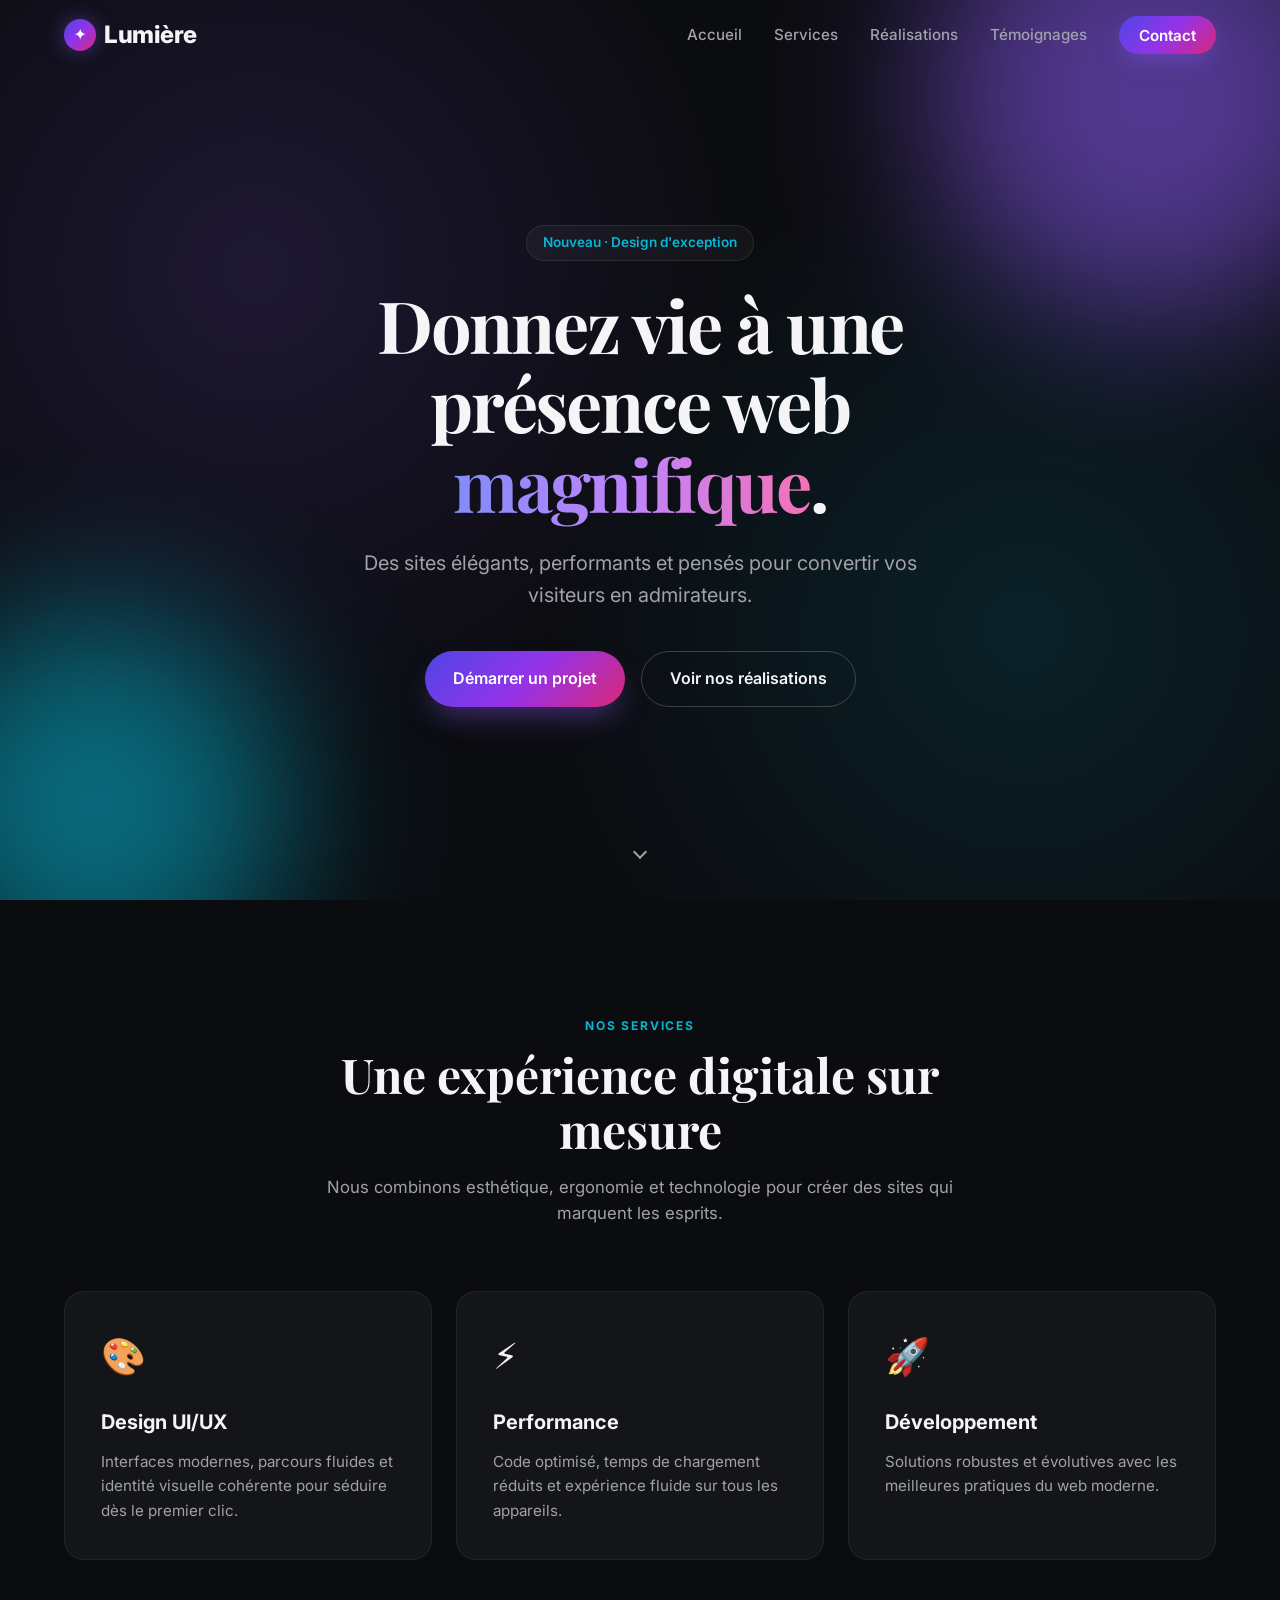
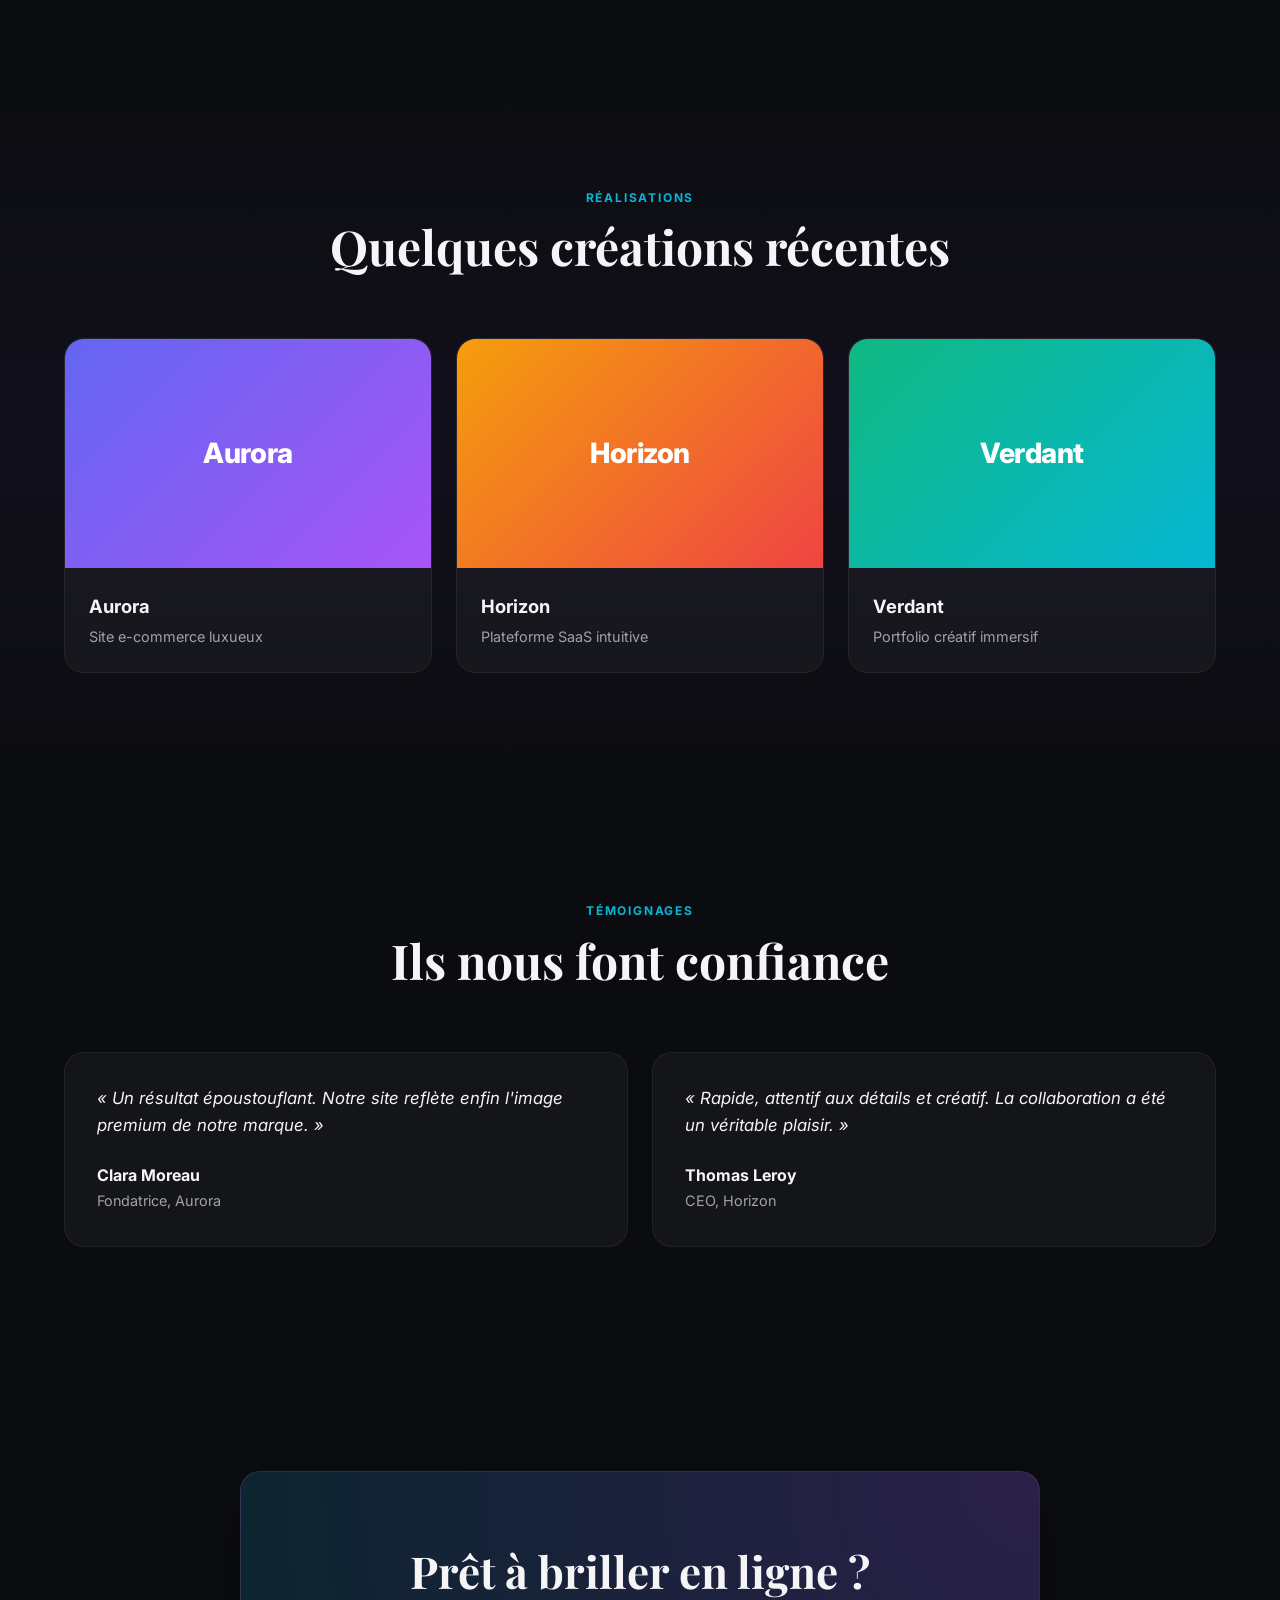
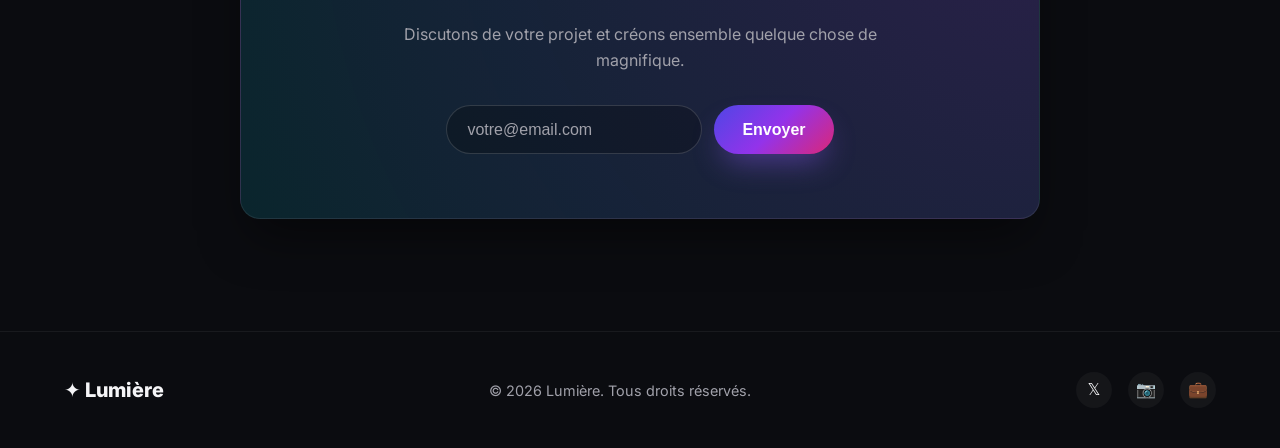
==== index.html @ bdb223ee "Initial commit" ====
<!DOCTYPE html>
<html lang="fr">
<head>
  <meta charset="UTF-8" />
  <meta name="viewport" content="width=device-width, initial-scale=1.0" />
  <meta name="description" content="Lumière — Un site web magnifique, moderne et responsive." />
  <title>Lumière — Créons l'extraordinaire</title>
  <link rel="preconnect" href="https://fonts.googleapis.com" />
  <link rel="preconnect" href="https://fonts.gstatic.com" crossorigin />
  <link href="https://fonts.googleapis.com/css2?family=Inter:wght@300;400;600;700;800&family=Playfair+Display:wght@700&display=swap" rel="stylesheet" />
  <link rel="stylesheet" href="styles.css" />
</head>
<body>
  <header class="header" id="header">
    <nav class="nav container">
      <a href="#" class="logo" aria-label="Accueil Lumière">
        <span class="logo__icon" aria-hidden="true">✦</span>
        <span class="logo__text">Lumière</span>
      </a>

      <button class="nav__toggle" id="navToggle" aria-label="Ouvrir le menu" aria-expanded="false">
        <span class="hamburger"></span>
      </button>

      <ul class="nav__menu" id="navMenu">
        <li><a href="#accueil" class="nav__link">Accueil</a></li>
        <li><a href="#services" class="nav__link">Services</a></li>
        <li><a href="#realisations" class="nav__link">Réalisations</a></li>
        <li><a href="#temoignages" class="nav__link">Témoignages</a></li>
        <li><a href="#contact" class="nav__link nav__link--cta">Contact</a></li>
      </ul>
    </nav>
  </header>

  <main>
    <section class="hero" id="accueil">
      <div class="hero__blob hero__blob--1" aria-hidden="true"></div>
      <div class="hero__blob hero__blob--2" aria-hidden="true"></div>
      <div class="hero__content container">
        <span class="hero__badge reveal">Nouveau · Design d'exception</span>
        <h1 class="hero__title reveal">Donnez vie à une présence web <span class="text-gradient">magnifique</span>.</h1>
        <p class="hero__subtitle reveal">
          Des sites élégants, performants et pensés pour convertir vos visiteurs en admirateurs.
        </p>
        <div class="hero__actions reveal">
          <a href="#contact" class="btn btn--primary">Démarrer un projet</a>
          <a href="#realisations" class="btn btn--secondary">Voir nos réalisations</a>
        </div>
      </div>
      <a href="#services" class="scroll-indicator" aria-label="Défiler vers le bas">
        <span></span>
      </a>
    </section>

    <section class="services section" id="services">
      <div class="container">
        <div class="section__header reveal">
          <span class="section__label">Nos services</span>
          <h2 class="section__title">Une expérience digitale sur mesure</h2>
          <p class="section__desc">Nous combinons esthétique, ergonomie et technologie pour créer des sites qui marquent les esprits.</p>
        </div>

        <div class="services__grid">
          <article class="service-card reveal">
            <div class="service-card__icon" aria-hidden="true">🎨</div>
            <h3 class="service-card__title">Design UI/UX</h3>
            <p>Interfaces modernes, parcours fluides et identité visuelle cohérente pour séduire dès le premier clic.</p>
          </article>

          <article class="service-card reveal">
            <div class="service-card__icon" aria-hidden="true">⚡</div>
            <h3 class="service-card__title">Performance</h3>
            <p>Code optimisé, temps de chargement réduits et expérience fluide sur tous les appareils.</p>
          </article>

          <article class="service-card reveal">
            <div class="service-card__icon" aria-hidden="true">🚀</div>
            <h3 class="service-card__title">Développement</h3>
            <p>Solutions robustes et évolutives avec les meilleures pratiques du web moderne.</p>
          </article>
        </div>
      </div>
    </section>

    <section class="showcase section" id="realisations">
      <div class="container">
        <div class="section__header reveal">
          <span class="section__label">Réalisations</span>
          <h2 class="section__title">Quelques créations récentes</h2>
        </div>

        <div class="showcase__grid">
          <figure class="showcase__item reveal">
            <div class="showcase__thumb" style="--bg: linear-gradient(135deg, #6366f1, #a855f7);">
              <span>Aurora</span>
            </div>
            <figcaption class="showcase__caption">
              <h3>Aurora</h3>
              <p>Site e-commerce luxueux</p>
            </figcaption>
          </figure>

          <figure class="showcase__item reveal">
            <div class="showcase__thumb" style="--bg: linear-gradient(135deg, #f59e0b, #ef4444);">
              <span>Horizon</span>
            </div>
            <figcaption class="showcase__caption">
              <h3>Horizon</h3>
              <p>Plateforme SaaS intuitive</p>
            </figcaption>
          </figure>

          <figure class="showcase__item reveal">
            <div class="showcase__thumb" style="--bg: linear-gradient(135deg, #10b981, #06b6d4);">
              <span>Verdant</span>
            </div>
            <figcaption class="showcase__caption">
              <h3>Verdant</h3>
              <p>Portfolio créatif immersif</p>
            </figcaption>
          </figure>
        </div>
      </div>
    </section>

    <section class="testimonials section" id="temoignages">
      <div class="container">
        <div class="section__header reveal">
          <span class="section__label">Témoignages</span>
          <h2 class="section__title">Ils nous font confiance</h2>
        </div>

        <div class="testimonials__grid">
          <blockquote class="testimonial reveal">
            <p class="testimonial__text">« Un résultat époustouflant. Notre site reflète enfin l'image premium de notre marque. »</p>
            <footer class="testimonial__author">
              <strong>Clara Moreau</strong>
              <span>Fondatrice, Aurora</span>
            </footer>
          </blockquote>

          <blockquote class="testimonial reveal">
            <p class="testimonial__text">« Rapide, attentif aux détails et créatif. La collaboration a été un véritable plaisir. »</p>
            <footer class="testimonial__author">
              <strong>Thomas Leroy</strong>
              <span>CEO, Horizon</span>
            </footer>
          </blockquote>
        </div>
      </div>
    </section>

    <section class="cta section" id="contact">
      <div class="container">
        <div class="cta__box reveal">
          <h2 class="cta__title">Prêt à briller en ligne ?</h2>
          <p class="cta__desc">Discutons de votre projet et créons ensemble quelque chose de magnifique.</p>
          <form class="contact-form" action="#" method="post" novalidate>
            <label for="email" class="sr-only">Votre adresse e-mail</label>
            <input id="email" name="email" type="email" placeholder="votre@email.com" required />
            <button type="submit" class="btn btn--primary">Envoyer</button>
          </form>
        </div>
      </div>
    </section>
  </main>

  <footer class="footer">
    <div class="container footer__inner">
      <p class="footer__brand">✦ Lumière</p>
      <p class="footer__copy">© <span id="year"></span> Lumière. Tous droits réservés.</p>
      <ul class="footer__social">
        <li><a href="#" aria-label="Twitter">𝕏</a></li>
        <li><a href="#" aria-label="Instagram">📷</a></li>
        <li><a href="#" aria-label="LinkedIn">💼</a></li>
      </ul>
    </div>
  </footer>

  <script src="script.js"></script>
</body>
</html>
---- styles.css ----
:root {
  --color-bg: #0b0c10;
  --color-surface: rgba(255, 255, 255, 0.04);
  --color-surface-hover: rgba(255, 255, 255, 0.08);
  --color-text: #f5f5f7;
  --color-muted: #a1a1aa;
  --color-primary: #8b5cf6;
  --color-secondary: #06b6d4;
  --color-accent: #f43f5e;
  --gradient-hero: linear-gradient(135deg, #4f46e5 0%, #9333ea 50%, #db2777 100%);
  --gradient-text: linear-gradient(90deg, #818cf8, #c084fc, #f472b6);
  --shadow: 0 25px 50px -12px rgba(0, 0, 0, 0.5);
  --radius: 1.25rem;
  --transition: 0.3s cubic-bezier(0.4, 0, 0.2, 1);
  --container: 72rem;
}

* {
  box-sizing: border-box;
  margin: 0;
  padding: 0;
}

html {
  scroll-behavior: smooth;
}

body {
  font-family: 'Inter', system-ui, sans-serif;
  background-color: var(--color-bg);
  color: var(--color-text);
  line-height: 1.6;
  overflow-x: hidden;
}

img {
  max-width: 100%;
  display: block;
}

a {
  color: inherit;
  text-decoration: none;
}

.container {
  width: min(100% - 2rem, var(--container));
  margin-inline: auto;
}

.sr-only {
  position: absolute;
  width: 1px;
  height: 1px;
  padding: 0;
  margin: -1px;
  overflow: hidden;
  clip: rect(0, 0, 0, 0);
  white-space: nowrap;
  border: 0;
}

/* Header */
.header {
  position: fixed;
  inset: 0 0 auto 0;
  z-index: 100;
  padding-block: 1rem;
  transition: background-color var(--transition), box-shadow var(--transition), padding var(--transition);
}

.header--scrolled {
  background-color: rgba(11, 12, 16, 0.85);
  backdrop-filter: blur(12px);
  box-shadow: 0 1px 0 rgba(255, 255, 255, 0.05);
  padding-block: 0.75rem;
}

.nav {
  display: flex;
  align-items: center;
  justify-content: space-between;
}

.logo {
  display: inline-flex;
  align-items: center;
  gap: 0.5rem;
  font-weight: 800;
  font-size: 1.5rem;
  letter-spacing: -0.02em;
}

.logo__icon {
  display: inline-flex;
  align-items: center;
  justify-content: center;
  width: 2rem;
  height: 2rem;
  border-radius: 50%;
  background: var(--gradient-hero);
  color: #fff;
  font-size: 1rem;
  box-shadow: 0 0 20px rgba(139, 92, 246, 0.4);
}

.nav__menu {
  display: flex;
  align-items: center;
  gap: 2rem;
  list-style: none;
}

.nav__link {
  position: relative;
  font-size: 0.95rem;
  font-weight: 500;
  color: var(--color-muted);
  transition: color var(--transition);
}

.nav__link::after {
  content: '';
  position: absolute;
  left: 0;
  bottom: -4px;
  width: 0;
  height: 2px;
  background: var(--gradient-text);
  transition: width var(--transition);
}

.nav__link:hover {
  color: var(--color-text);
}

.nav__link:hover::after {
  width: 100%;
}

.nav__link--cta {
  padding: 0.6rem 1.25rem;
  border-radius: 999px;
  background: var(--gradient-hero);
  color: #fff;
  font-weight: 600;
  box-shadow: 0 10px 25px -5px rgba(139, 92, 246, 0.4);
}

.nav__link--cta::after {
  display: none;
}

.nav__toggle {
  display: none;
  background: none;
  border: none;
  cursor: pointer;
  padding: 0.5rem;
  color: var(--color-text);
}

.hamburger,
.hamburger::before,
.hamburger::after {
  display: block;
  width: 28px;
  height: 2px;
  background: currentColor;
  border-radius: 2px;
  transition: transform var(--transition), opacity var(--transition);
}

.hamburger {
  position: relative;
}

.hamburger::before,
.hamburger::after {
  content: '';
  position: absolute;
  left: 0;
}

.hamburger::before { top: -8px; }
.hamburger::after { top: 8px; }

/* Hero */
.hero {
  position: relative;
  min-height: 100vh;
  display: grid;
  place-items: center;
  padding-block: 8rem 6rem;
  overflow: hidden;
  background: radial-gradient(circle at 20% 30%, rgba(139, 92, 246, 0.15), transparent 40%),
              radial-gradient(circle at 80% 70%, rgba(6, 182, 212, 0.12), transparent 40%),
              var(--color-bg);
}

.hero__blob {
  position: absolute;
  border-radius: 50%;
  filter: blur(80px);
  opacity: 0.55;
  animation: float 8s ease-in-out infinite;
}

.hero__blob--1 {
  width: 28rem;
  height: 28rem;
  background: var(--color-primary);
  top: -8rem;
  right: -6rem;
}

.hero__blob--2 {
  width: 24rem;
  height: 24rem;
  background: var(--color-secondary);
  bottom: -6rem;
  left: -6rem;
  animation-delay: -4s;
}

@keyframes float {
  0%, 100% { transform: translateY(0) scale(1); }
  50% { transform: translateY(-30px) scale(1.05); }
}

.hero__content {
  position: relative;
  z-index: 2;
  text-align: center;
  max-width: 50rem;
}

.hero__badge {
  display: inline-block;
  padding: 0.4rem 1rem;
  border-radius: 999px;
  background: var(--color-surface);
  border: 1px solid rgba(255, 255, 255, 0.08);
  font-size: 0.85rem;
  font-weight: 600;
  color: var(--color-secondary);
  margin-bottom: 1.5rem;
}

.hero__title {
  font-family: 'Playfair Display', serif;
  font-size: clamp(2.5rem, 6vw, 4.5rem);
  line-height: 1.1;
  letter-spacing: -0.03em;
  margin-bottom: 1.5rem;
}

.text-gradient {
  background: var(--gradient-text);
  -webkit-background-clip: text;
  -webkit-text-fill-color: transparent;
  background-clip: text;
}

.hero__subtitle {
  font-size: clamp(1rem, 2vw, 1.25rem);
  color: var(--color-muted);
  max-width: 36rem;
  margin-inline: auto;
  margin-bottom: 2.5rem;
}

.hero__actions {
  display: flex;
  flex-wrap: wrap;
  gap: 1rem;
  justify-content: center;
}

.btn {
  display: inline-flex;
  align-items: center;
  justify-content: center;
  gap: 0.5rem;
  padding: 0.9rem 1.75rem;
  border-radius: 999px;
  font-weight: 600;
  font-size: 1rem;
  transition: transform var(--transition), box-shadow var(--transition), background-color var(--transition);
  border: none;
  cursor: pointer;
}

.btn:hover {
  transform: translateY(-3px);
}

.btn--primary {
  background: var(--gradient-hero);
  color: #fff;
  box-shadow: 0 15px 30px -8px rgba(139, 92, 246, 0.45);
}

.btn--primary:hover {
  box-shadow: 0 20px 40px -8px rgba(139, 92, 246, 0.6);
}

.btn--secondary {
  background: transparent;
  color: var(--color-text);
  border: 1px solid rgba(255, 255, 255, 0.2);
}

.btn--secondary:hover {
  background: var(--color-surface-hover);
  border-color: rgba(255, 255, 255, 0.35);
}

.scroll-indicator {
  position: absolute;
  bottom: 2rem;
  left: 50%;
  transform: translateX(-50%);
  width: 2rem;
  height: 2rem;
  display: grid;
  place-items: center;
}

.scroll-indicator span {
  display: block;
  width: 10px;
  height: 10px;
  border-right: 2px solid var(--color-muted);
  border-bottom: 2px solid var(--color-muted);
  transform: rotate(45deg);
  animation: scrollBounce 2s infinite;
}

@keyframes scrollBounce {
  0%, 100% { transform: translateY(-4px) rotate(45deg); opacity: 0.4; }
  50% { transform: translateY(6px) rotate(45deg); opacity: 1; }
}

/* Sections */
.section {
  padding-block: 7rem;
}

.section__header {
  text-align: center;
  max-width: 42rem;
  margin-inline: auto;
  margin-bottom: 4rem;
}

.section__label {
  display: inline-block;
  text-transform: uppercase;
  letter-spacing: 0.15em;
  font-size: 0.75rem;
  font-weight: 700;
  color: var(--color-secondary);
  margin-bottom: 0.75rem;
}

.section__title {
  font-family: 'Playfair Display', serif;
  font-size: clamp(2rem, 4vw, 3rem);
  line-height: 1.15;
  margin-bottom: 1rem;
}

.section__desc {
  color: var(--color-muted);
  font-size: 1.05rem;
}

/* Services */
.services__grid {
  display: grid;
  grid-template-columns: repeat(auto-fit, minmax(16rem, 1fr));
  gap: 1.5rem;
}

.service-card {
  padding: 2.25rem;
  border-radius: var(--radius);
  background: var(--color-surface);
  border: 1px solid rgba(255, 255, 255, 0.06);
  transition: transform var(--transition), background-color var(--transition), border-color var(--transition);
}

.service-card:hover {
  transform: translateY(-8px);
  background: var(--color-surface-hover);
  border-color: rgba(255, 255, 255, 0.12);
}

.service-card__icon {
  font-size: 2.25rem;
  margin-bottom: 1.25rem;
}

.service-card__title {
  font-size: 1.25rem;
  margin-bottom: 0.75rem;
}

.service-card p {
  color: var(--color-muted);
  font-size: 0.95rem;
}

/* Showcase */
.showcase {
  background: linear-gradient(180deg, transparent, rgba(139, 92, 246, 0.05), transparent);
}

.showcase__grid {
  display: grid;
  grid-template-columns: repeat(auto-fit, minmax(18rem, 1fr));
  gap: 1.5rem;
}

.showcase__item {
  margin: 0;
  border-radius: var(--radius);
  overflow: hidden;
  background: var(--color-surface);
  border: 1px solid rgba(255, 255, 255, 0.06);
  transition: transform var(--transition);
}

.showcase__item:hover {
  transform: translateY(-8px) scale(1.01);
}

.showcase__thumb {
  aspect-ratio: 16 / 10;
  display: grid;
  place-items: center;
  background: var(--bg, var(--gradient-hero));
  color: #fff;
  font-weight: 800;
  font-size: 1.75rem;
  letter-spacing: -0.02em;
}

.showcase__caption {
  padding: 1.5rem;
}

.showcase__caption h3 {
  font-size: 1.15rem;
  margin-bottom: 0.25rem;
}

.showcase__caption p {
  color: var(--color-muted);
  font-size: 0.9rem;
}

/* Testimonials */
.testimonials__grid {
  display: grid;
  grid-template-columns: repeat(auto-fit, minmax(18rem, 1fr));
  gap: 1.5rem;
}

.testimonial {
  padding: 2rem;
  border-radius: var(--radius);
  background: var(--color-surface);
  border: 1px solid rgba(255, 255, 255, 0.06);
}

.testimonial__text {
  font-size: 1.05rem;
  font-style: italic;
  margin-bottom: 1.5rem;
  color: var(--color-text);
}

.testimonial__author strong {
  display: block;
  font-weight: 700;
}

.testimonial__author span {
  color: var(--color-muted);
  font-size: 0.9rem;
}

/* CTA / Contact */
.cta__box {
  padding: 4rem 2rem;
  border-radius: var(--radius);
  background: radial-gradient(circle at top right, rgba(139, 92, 246, 0.25), rgba(6, 182, 212, 0.15));
  border: 1px solid rgba(255, 255, 255, 0.08);
  text-align: center;
  max-width: 50rem;
  margin-inline: auto;
  box-shadow: var(--shadow);
}

.cta__title {
  font-family: 'Playfair Display', serif;
  font-size: clamp(1.75rem, 4vw, 2.75rem);
  margin-bottom: 1rem;
}

.cta__desc {
  color: var(--color-muted);
  max-width: 32rem;
  margin-inline: auto;
  margin-bottom: 2rem;
}

.contact-form {
  display: flex;
  flex-wrap: wrap;
  gap: 0.75rem;
  justify-content: center;
}

.contact-form input {
  min-width: 16rem;
  padding: 0.9rem 1.25rem;
  border-radius: 999px;
  border: 1px solid rgba(255, 255, 255, 0.15);
  background: rgba(0, 0, 0, 0.25);
  color: var(--color-text);
  font-size: 1rem;
  outline: none;
  transition: border-color var(--transition), box-shadow var(--transition);
}

.contact-form input:focus {
  border-color: var(--color-secondary);
  box-shadow: 0 0 0 3px rgba(6, 182, 212, 0.2);
}

.contact-form input::placeholder {
  color: var(--color-muted);
}

/* Footer */
.footer {
  padding-block: 2.5rem;
  border-top: 1px solid rgba(255, 255, 255, 0.06);
}

.footer__inner {
  display: flex;
  flex-wrap: wrap;
  align-items: center;
  justify-content: space-between;
  gap: 1rem;
}

.footer__brand {
  font-weight: 800;
  font-size: 1.25rem;
}

.footer__copy {
  color: var(--color-muted);
  font-size: 0.9rem;
}

.footer__social {
  display: flex;
  gap: 1rem;
  list-style: none;
}

.footer__social a {
  display: inline-flex;
  width: 2.25rem;
  height: 2.25rem;
  align-items: center;
  justify-content: center;
  border-radius: 50%;
  background: var(--color-surface);
  color: var(--color-text);
  transition: background-color var(--transition), transform var(--transition);
}

.footer__social a:hover {
  background: var(--color-surface-hover);
  transform: translateY(-3px);
}

/* Reveal animation */
.reveal {
  opacity: 0;
  transform: translateY(30px);
  transition: opacity 0.7s ease, transform 0.7s ease;
}

.reveal--visible {
  opacity: 1;
  transform: translateY(0);
}

/* Responsive */
@media (max-width: 768px) {
  .nav__toggle {
    display: grid;
    place-items: center;
    z-index: 110;
  }

  .nav__menu {
    position: fixed;
    inset: 0 0 0 0;
    flex-direction: column;
    justify-content: center;
    gap: 2rem;
    background: rgba(11, 12, 16, 0.97);
    backdrop-filter: blur(16px);
    transform: translateX(100%);
    transition: transform var(--transition);
    z-index: 105;
  }

  .nav__menu--open {
    transform: translateX(0);
  }

  .nav__link {
    font-size: 1.25rem;
  }

  .nav__toggle[aria-expanded='true'] .hamburger {
    transform: rotate(45deg);
  }

  .nav__toggle[aria-expanded='true'] .hamburger::before {
    transform: rotate(90deg) translate(8px, 0);
  }

  .nav__toggle[aria-expanded='true'] .hamburger::after {
    opacity: 0;
  }

  .hero__actions {
    flex-direction: column;
    align-items: stretch;
  }

  .contact-form {
    flex-direction: column;
    align-items: stretch;
  }

  .footer__inner {
    flex-direction: column;
    text-align: center;
  }
}

@media (prefers-reduced-motion: reduce) {
  *,
  *::before,
  *::after {
    animation-duration: 0.01ms !important;
    animation-iteration-count: 1 !important;
    transition-duration: 0.01ms !important;
  }
}
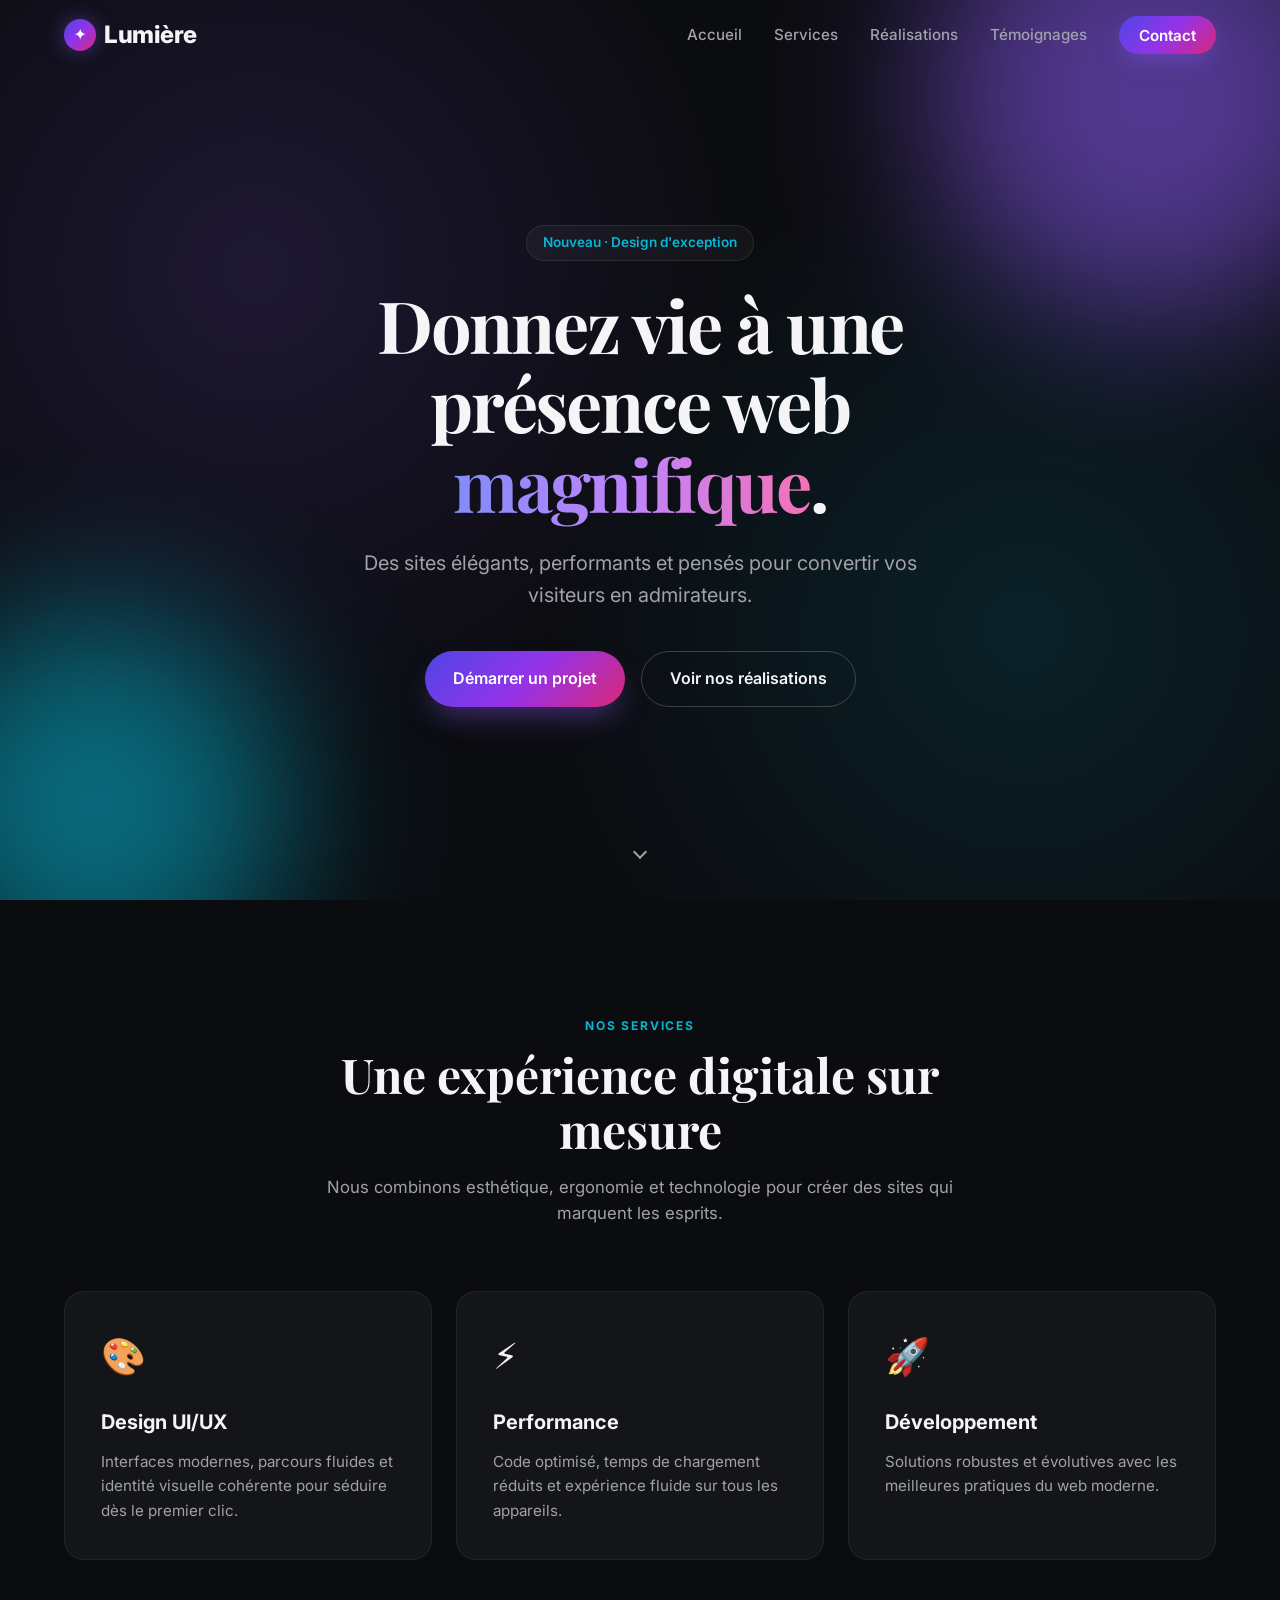
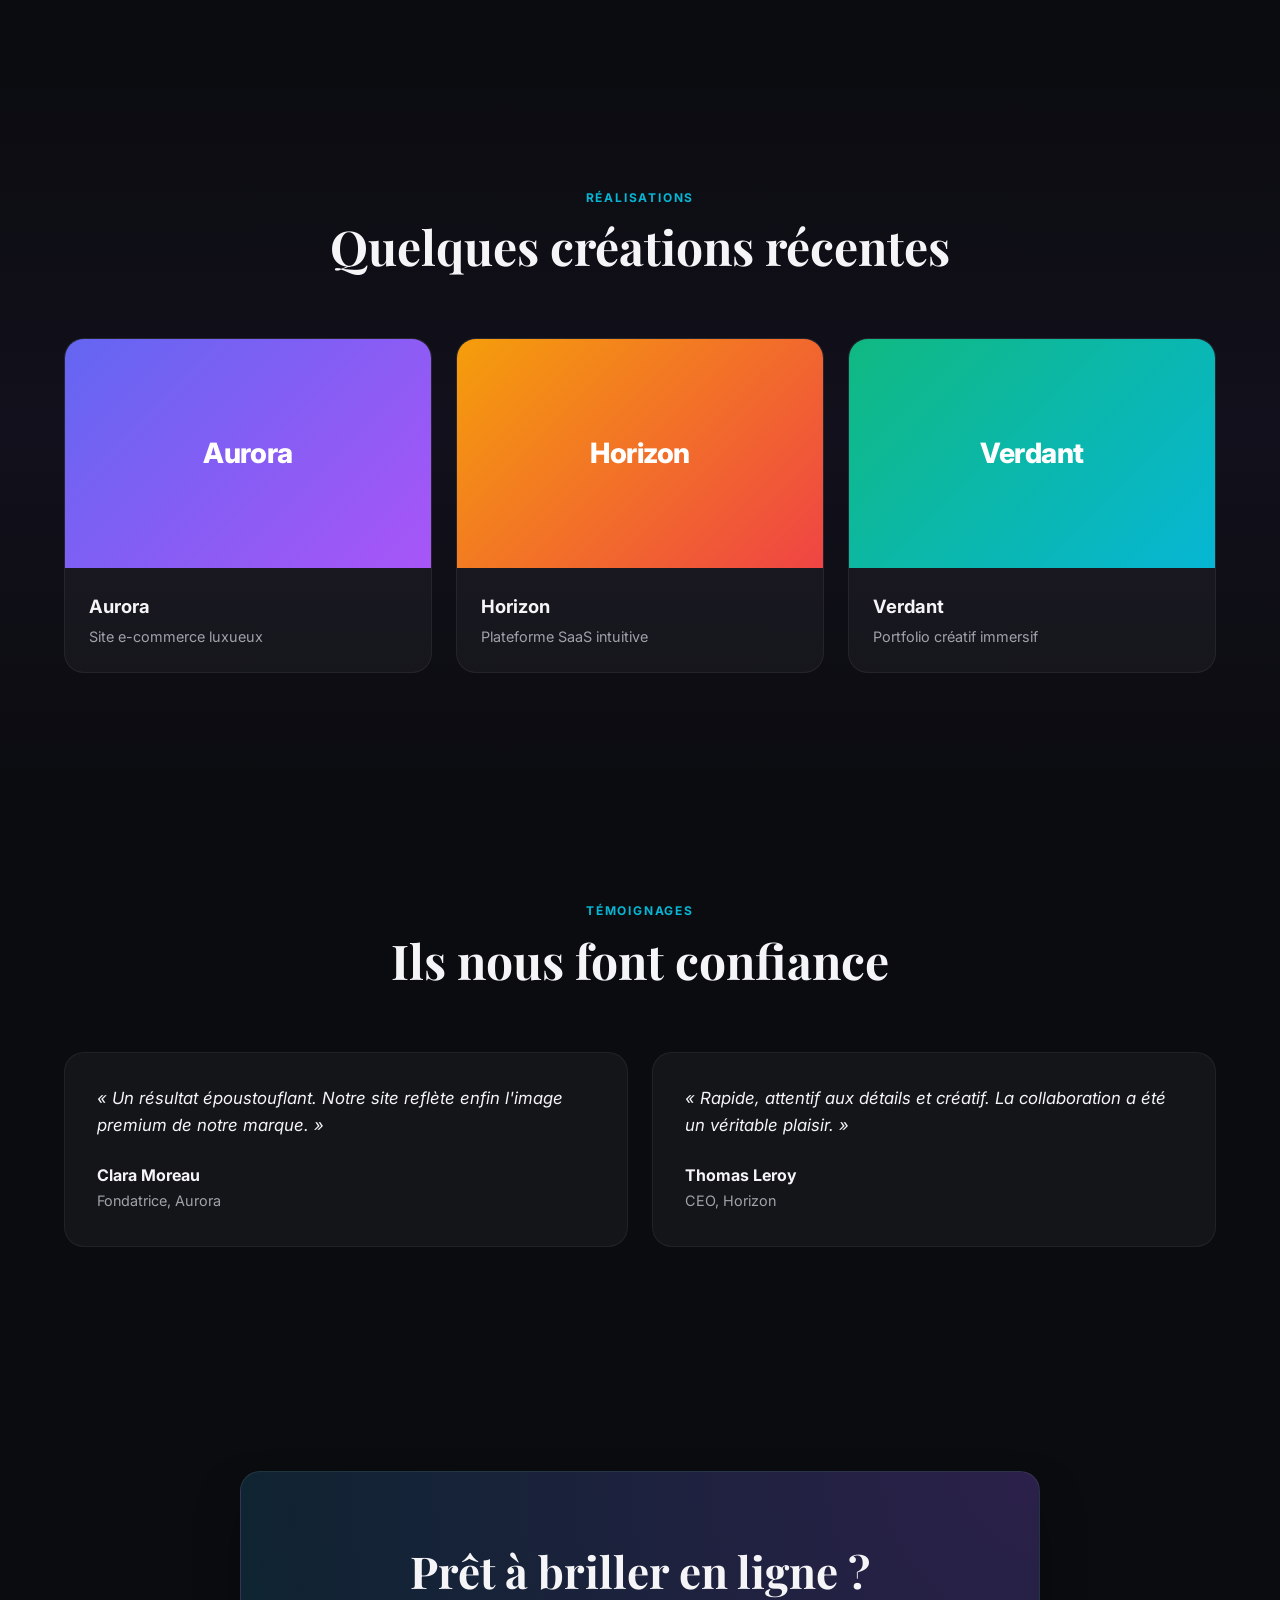
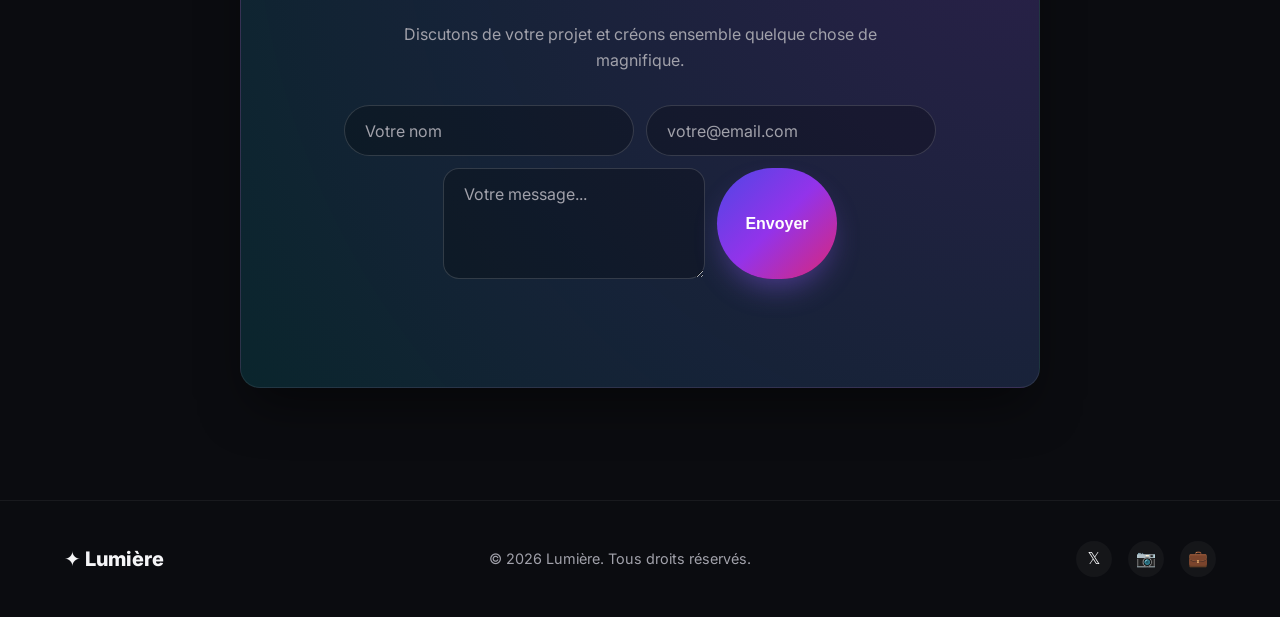
==== commit 8daae75c: "Add Netlify Functions back-end for contact form" ====
--- a/index.html
+++ b/index.html
@@ -155,10 +155,18 @@
         <div class="cta__box reveal">
           <h2 class="cta__title">Prêt à briller en ligne ?</h2>
           <p class="cta__desc">Discutons de votre projet et créons ensemble quelque chose de magnifique.</p>
-          <form class="contact-form" action="#" method="post" novalidate>
+          <form class="contact-form" id="contactForm" action="/.netlify/functions/contact" method="post" novalidate>
+            <label for="name" class="sr-only">Votre nom</label>
+            <input id="name" name="name" type="text" placeholder="Votre nom" required />
+
             <label for="email" class="sr-only">Votre adresse e-mail</label>
             <input id="email" name="email" type="email" placeholder="votre@email.com" required />
+
+            <label for="message" class="sr-only">Votre message</label>
+            <textarea id="message" name="message" placeholder="Votre message..." rows="4" required></textarea>
+
             <button type="submit" class="btn btn--primary">Envoyer</button>
+            <p class="form-status" id="formStatus" aria-live="polite"></p>
           </form>
         </div>
       </div>
--- a/styles.css
+++ b/styles.css
@@ -524,7 +524,8 @@
   justify-content: center;
 }
 
-.contact-form input {
+.contact-form input,
+.contact-form textarea {
   min-width: 16rem;
   padding: 0.9rem 1.25rem;
   border-radius: 999px;
@@ -534,15 +535,34 @@
   font-size: 1rem;
   outline: none;
   transition: border-color var(--transition), box-shadow var(--transition);
-}
-
-.contact-form input:focus {
+  font-family: inherit;
+}
+
+.contact-form textarea {
+  border-radius: 1rem;
+  resize: vertical;
+  min-height: 6rem;
+}
+
+.contact-form input:focus,
+.contact-form textarea:focus {
   border-color: var(--color-secondary);
   box-shadow: 0 0 0 3px rgba(6, 182, 212, 0.2);
 }
 
-.contact-form input::placeholder {
-  color: var(--color-muted);
+.contact-form input::placeholder,
+.contact-form textarea::placeholder {
+  color: var(--color-muted);
+}
+
+.form-status {
+  width: 100%;
+  margin-top: 0.5rem;
+  font-size: 0.95rem;
+  font-weight: 500;
+  text-align: center;
+  color: var(--color-secondary);
+  min-height: 1.5rem;
 }
 
 /* Footer */
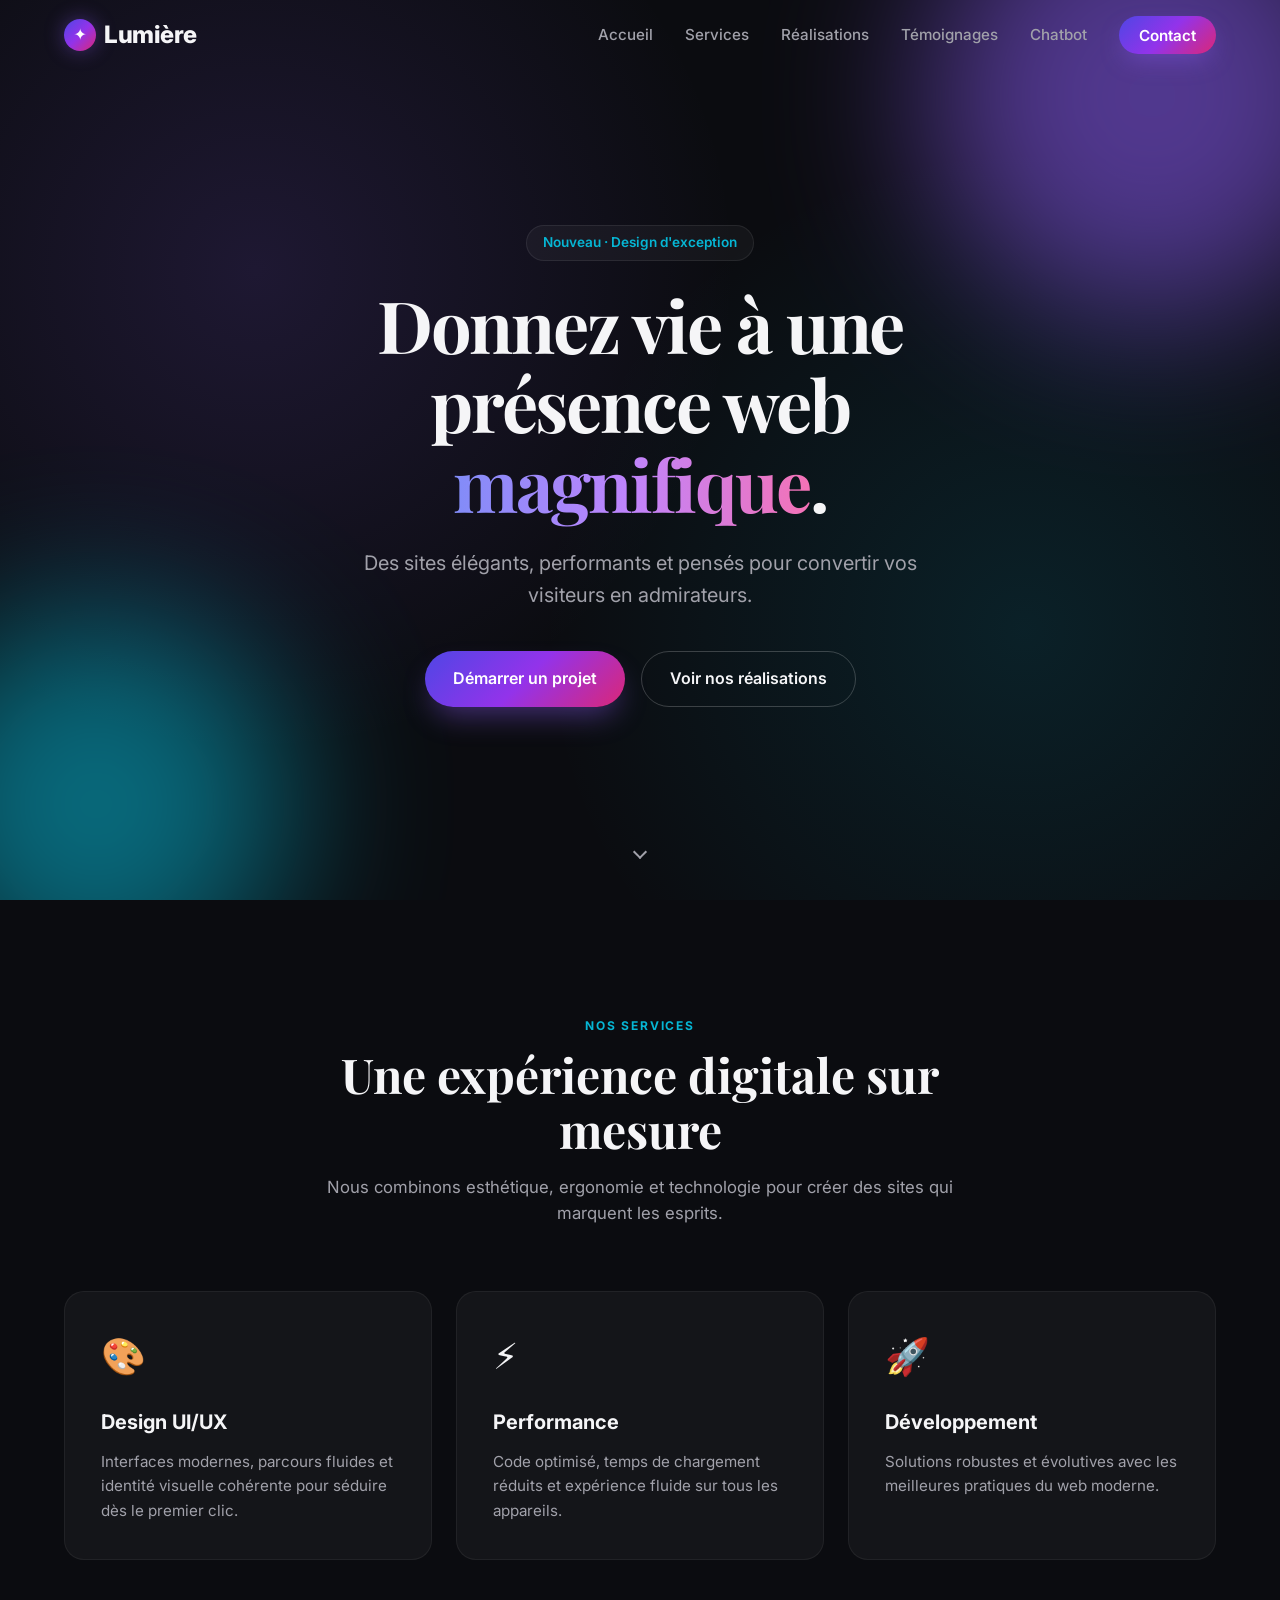
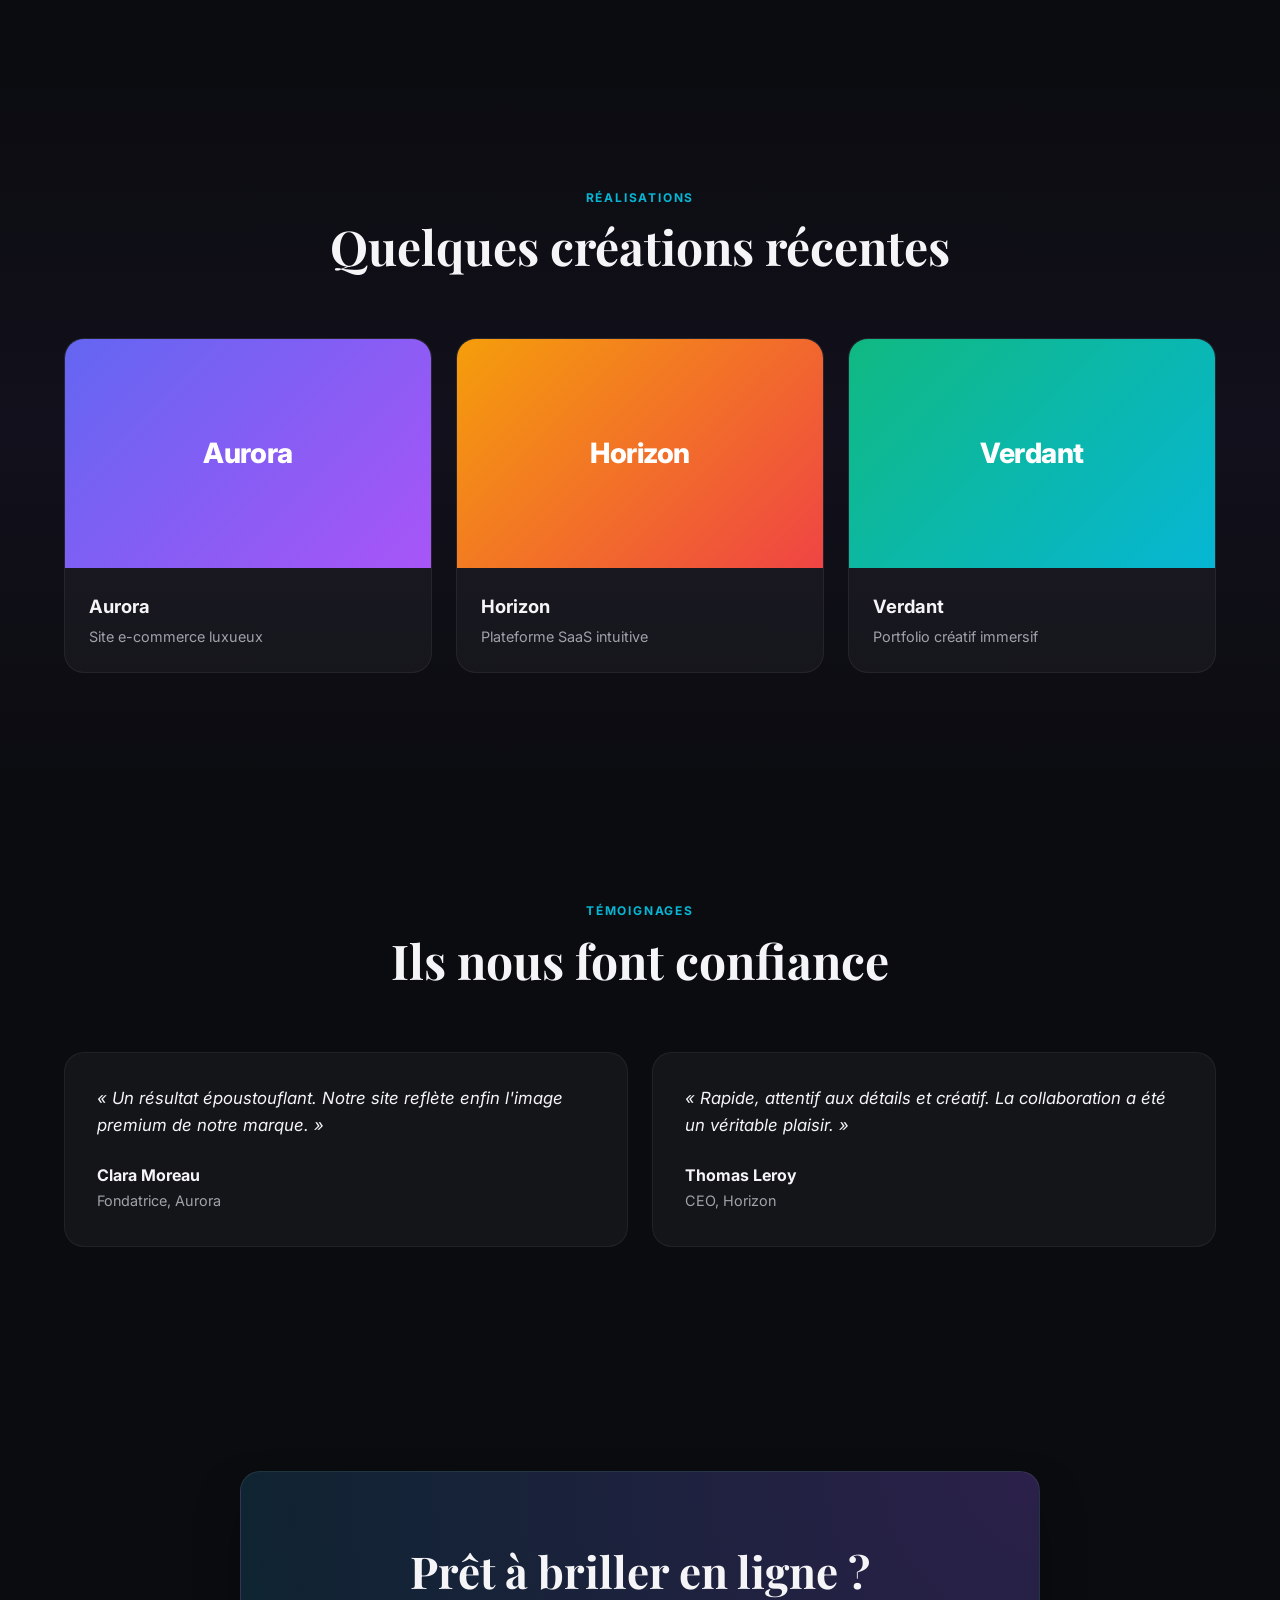
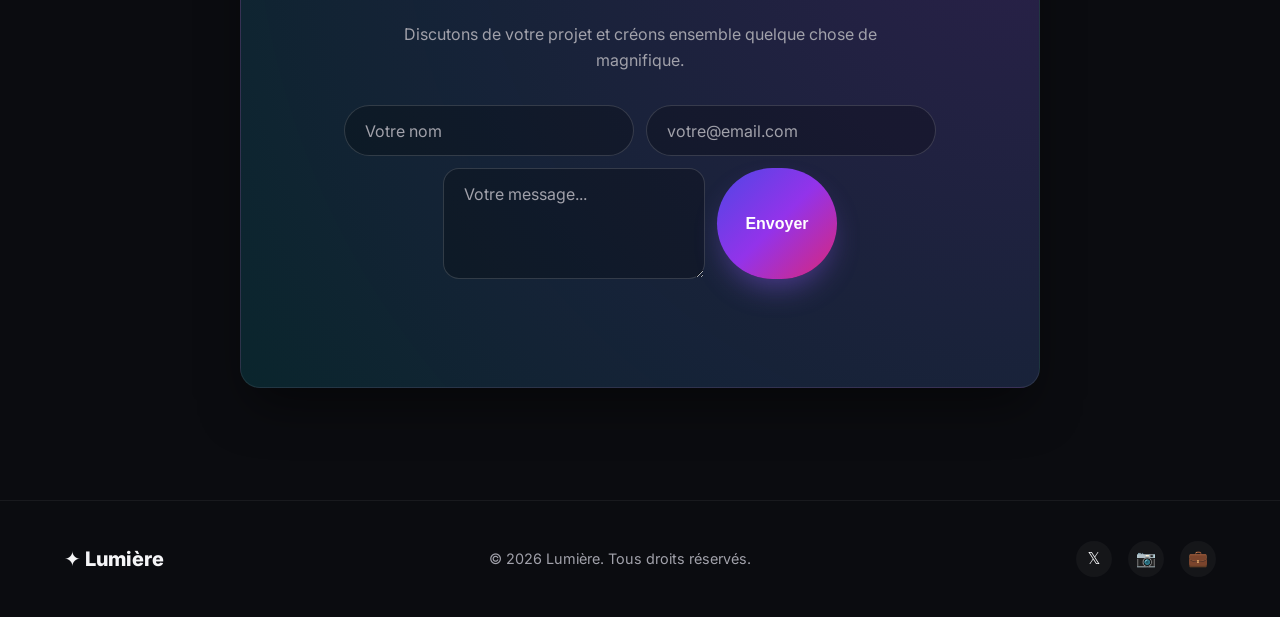
==== commit d065fe53: "Add premium chatbot page with image attachment" ====
--- a/index.html
+++ b/index.html
@@ -27,6 +27,7 @@
         <li><a href="#services" class="nav__link">Services</a></li>
         <li><a href="#realisations" class="nav__link">Réalisations</a></li>
         <li><a href="#temoignages" class="nav__link">Témoignages</a></li>
+        <li><a href="chatbot.html" class="nav__link">Chatbot</a></li>
         <li><a href="#contact" class="nav__link nav__link--cta">Contact</a></li>
       </ul>
     </nav>
